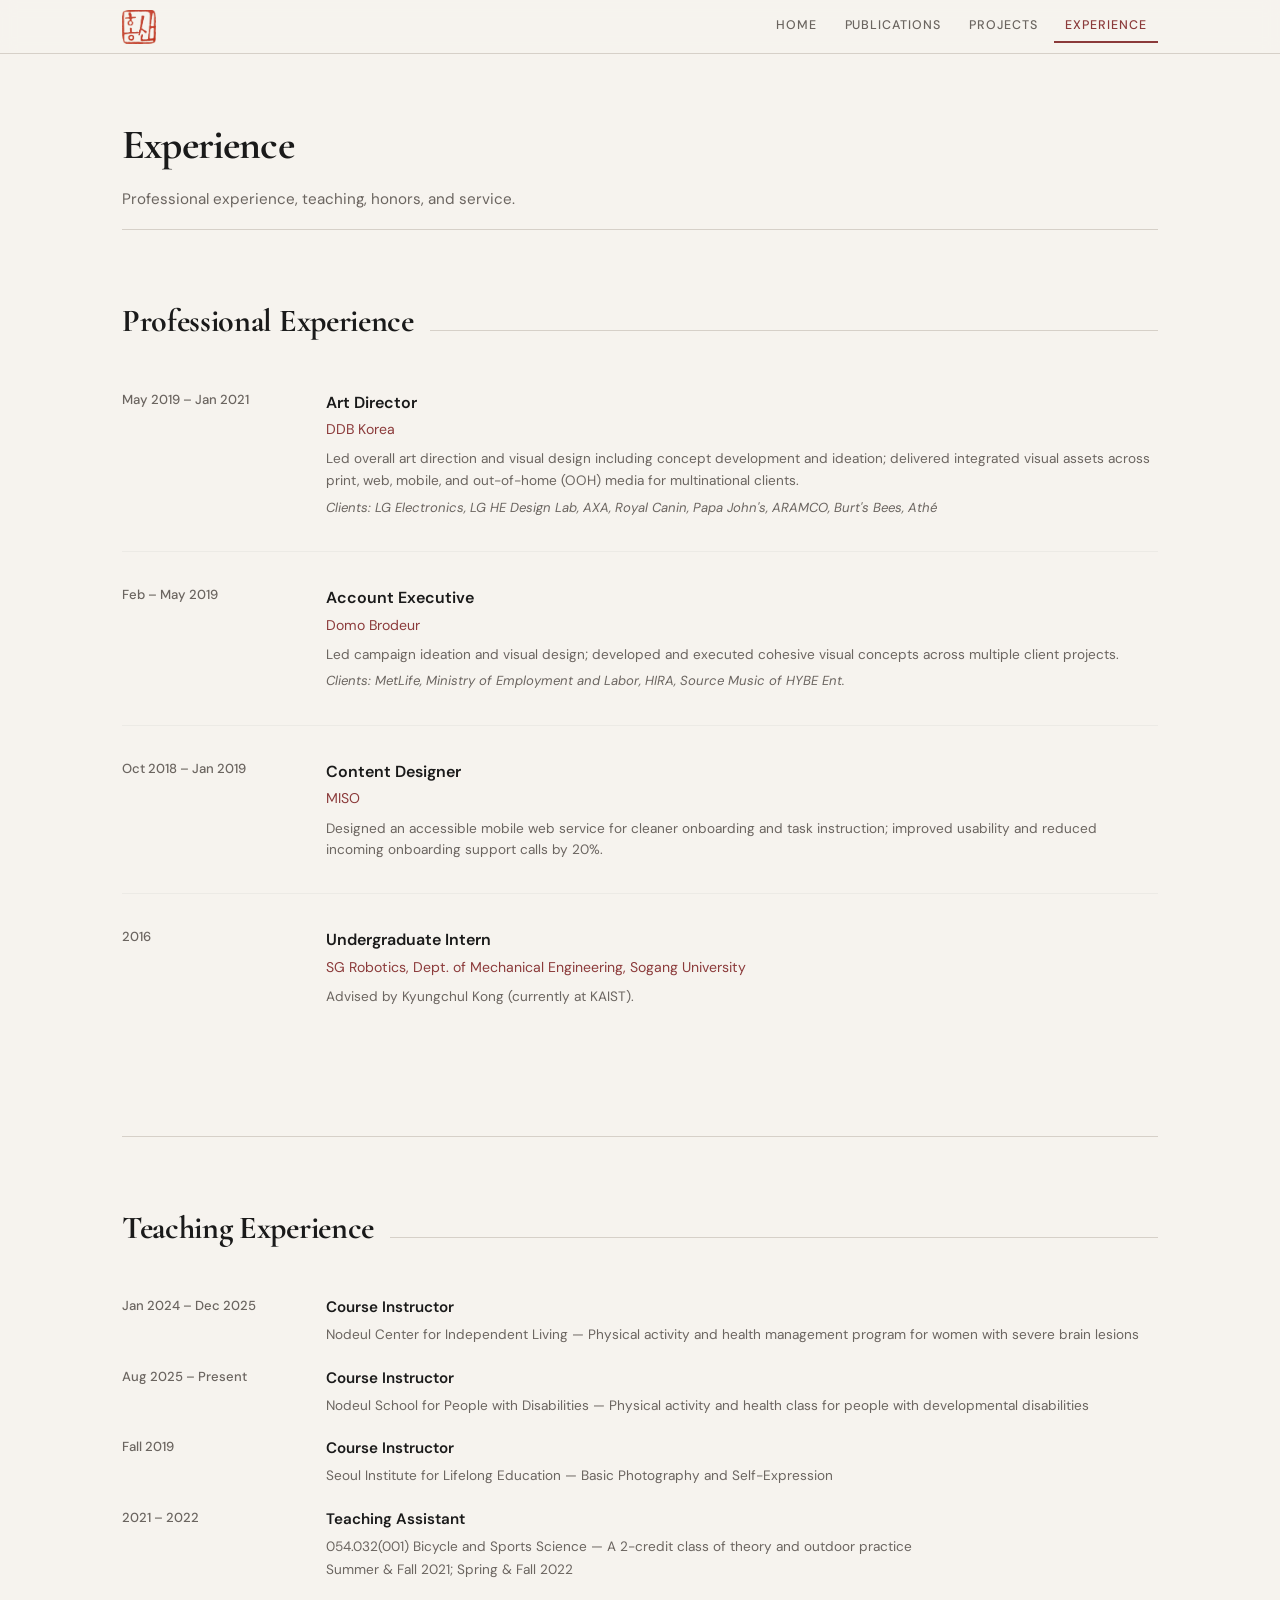
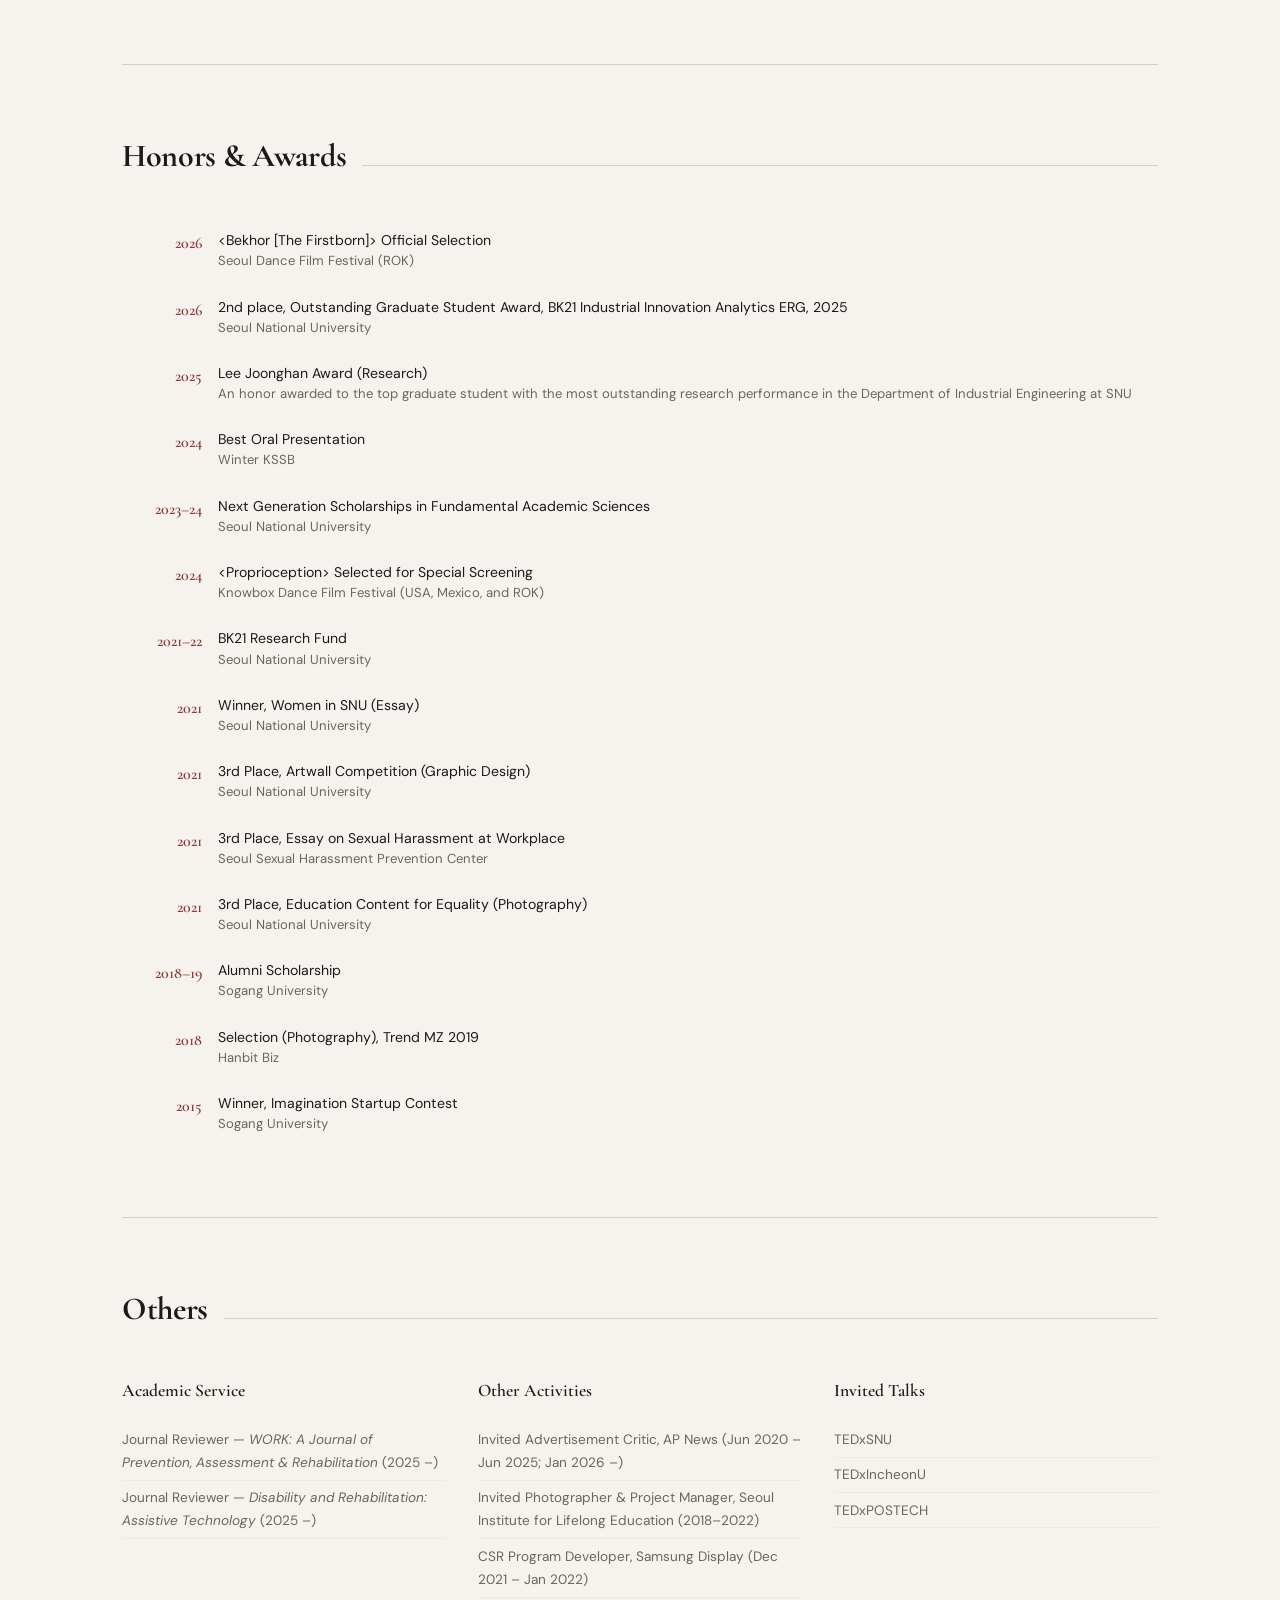
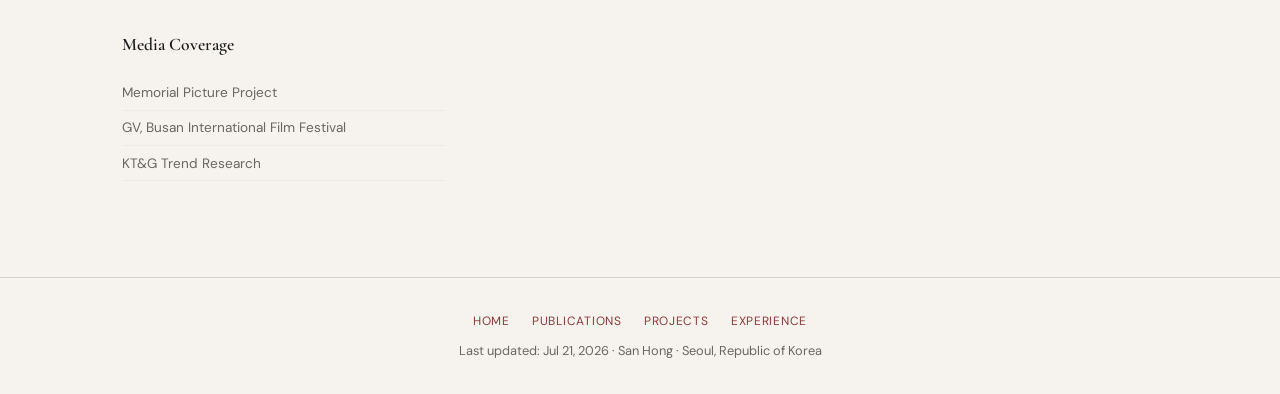
==== experience/index.html @ 8cd923f5 "Add files via upload" ====
<!DOCTYPE html>
<html lang="en">
<head>
<meta charset="UTF-8">
<meta name="viewport" content="width=device-width, initial-scale=1.0">
<title>Experience — San Hong</title>
<link rel="icon" type="image/png" href="/favicon.png">
<link rel="preconnect" href="https://fonts.googleapis.com">
<link href="https://fonts.googleapis.com/css2?family=Cormorant+Garamond:ital,wght@0,400;0,600;0,700;1,400&family=DM+Sans:ital,wght@0,400;0,500;0,600;1,400&display=swap" rel="stylesheet">
<link rel="stylesheet" href="/style.css">
</head>
<body>

<nav class="site-nav">
  <div class="nav-inner">
    <a class="brand" href="/home/" aria-label="Home"><img src="/seal.png" alt="San Hong seal"></a>
    <div class="nav-links">
      <a href="/home/">Home</a>
      <a href="/publications/">Publications</a>
      <a href="/projects/">Projects</a>
      <a href="/experience/" class="active">Experience</a>
    </div>
  </div>
</nav>

<button class="back-to-top" id="backToTop" onclick="window.scrollTo({top:0,behavior:'smooth'})" aria-label="Back to top">↑</button>

<div class="container">

<div class="page-header">
  <h1>Experience</h1>
  <p>Professional experience, teaching, honors, and service.</p>
</div>

<!-- PROFESSIONAL EXPERIENCE -->
<section id="experience" class="fade-in">
  <div class="section-header">
    <h2>Professional Experience</h2>
    <div class="line"></div>
  </div>

  <div class="exp-item">
    <div class="exp-date">May 2019 – Jan 2021</div>
    <div class="exp-content">
      <h3>Art Director</h3>
      <div class="org">DDB Korea</div>
      <p>Led overall art direction and visual design including concept development and ideation; delivered integrated visual assets across print, web, mobile, and out-of-home (OOH) media for multinational clients.</p>
      <div class="exp-clients">Clients: LG Electronics, LG HE Design Lab, AXA, Royal Canin, Papa John's, ARAMCO, Burt's Bees, Athé</div>
    </div>
  </div>

  <div class="exp-item">
    <div class="exp-date">Feb – May 2019</div>
    <div class="exp-content">
      <h3>Account Executive</h3>
      <div class="org">Domo Brodeur</div>
      <p>Led campaign ideation and visual design; developed and executed cohesive visual concepts across multiple client projects.</p>
      <div class="exp-clients">Clients: MetLife, Ministry of Employment and Labor, HIRA, Source Music of HYBE Ent.</div>
    </div>
  </div>

  <div class="exp-item">
    <div class="exp-date">Oct 2018 – Jan 2019</div>
    <div class="exp-content">
      <h3>Content Designer</h3>
      <div class="org">MISO</div>
      <p>Designed an accessible mobile web service for cleaner onboarding and task instruction; improved usability and reduced incoming onboarding support calls by 20%.</p>
    </div>
  </div>

  <div class="exp-item">
    <div class="exp-date">2016</div>
    <div class="exp-content">
      <h3>Undergraduate Intern</h3>
      <div class="org">SG Robotics, Dept. of Mechanical Engineering, Sogang University</div>
      <p>Advised by Kyungchul Kong (currently at KAIST).</p>
    </div>
  </div>
</section>

<!-- ════════════════════════════════════════════════════
     TEACHING — 새 항목: teach-item 블록 복사
     ════════════════════════════════════════════════════ -->
<section id="teaching" class="fade-in">
  <div class="section-header">
    <h2>Teaching Experience</h2>
    <div class="line"></div>
  </div>

  <div class="teach-item">
    <div class="teach-date">Jan 2024 – Dec 2025</div>
    <div class="teach-content">
      <h3>Course Instructor</h3>
      <p>Nodeul Center for Independent Living — Physical activity and health management program for women with severe brain lesions</p>
    </div>
  </div>

  <div class="teach-item">
    <div class="teach-date">Aug 2025 – Present</div>
    <div class="teach-content">
      <h3>Course Instructor</h3>
      <p>Nodeul School for People with Disabilities — Physical activity and health class for people with developmental disabilities</p>
    </div>
  </div>

  <div class="teach-item">
    <div class="teach-date">Fall 2019</div>
    <div class="teach-content">
      <h3>Course Instructor</h3>
      <p>Seoul Institute for Lifelong Education — Basic Photography and Self-Expression</p>
    </div>
  </div>

  <div class="teach-item">
    <div class="teach-date">2021 – 2022</div>
    <div class="teach-content">
      <h3>Teaching Assistant</h3>
      <p>054.032(001) Bicycle and Sports Science — A 2-credit class of theory and outdoor practice<br>Summer &amp; Fall 2021; Spring &amp; Fall 2022</p>
    </div>
  </div>
</section>

<!-- ════════════════════════════════════════════════════
     HONORS & AWARDS — 새 항목: honor-item 블록 복사
     연도는 honor-year, 부가설명은 <span class="sub">기관명</span>
     ════════════════════════════════════════════════════ -->
<section id="honors" class="fade-in">
  <div class="section-header">
    <h2>Honors &amp; Awards</h2>
    <div class="line"></div>
  </div>

  <div class="honor-item">
    <div class="honor-year">2026</div>
    <div class="honor-text">&lt;Bekhor [The Firstborn]&gt; Official Selection <span class="sub">Seoul Dance Film Festival (ROK)</span></div>
  </div>

  <div class="honor-item">
    <div class="honor-year">2026</div>
    <div class="honor-text">2nd place, Outstanding Graduate Student Award, BK21 Industrial Innovation Analytics ERG, 2025 <span class="sub">Seoul National University</span></div>
  </div>

  <div class="honor-item">
    <div class="honor-year">2025</div>
    <div class="honor-text">Lee Joonghan Award (Research) <span class="sub">An honor awarded to the top graduate student with the most outstanding research performance in the Department of Industrial Engineering at SNU</span></div>
  </div>

  <div class="honor-item">
    <div class="honor-year">2024</div>
    <div class="honor-text">Best Oral Presentation <span class="sub">Winter KSSB</span></div>
  </div>

  <div class="honor-item">
    <div class="honor-year">2023–24</div>
    <div class="honor-text">Next Generation Scholarships in Fundamental Academic Sciences <span class="sub">Seoul National University</span></div>
  </div>

  <div class="honor-item">
    <div class="honor-year">2024</div>
    <div class="honor-text">&lt;Proprioception&gt; Selected for Special Screening <span class="sub">Knowbox Dance Film Festival (USA, Mexico, and ROK)</span></div>
  </div>

  <div class="honor-item">
    <div class="honor-year">2021–22</div>
    <div class="honor-text">BK21 Research Fund <span class="sub">Seoul National University</span></div>
  </div>

  <div class="honor-item">
    <div class="honor-year">2021</div>
    <div class="honor-text">Winner, Women in SNU (Essay) <span class="sub">Seoul National University</span></div>
  </div>

  <div class="honor-item">
    <div class="honor-year">2021</div>
    <div class="honor-text">3rd Place, Artwall Competition (Graphic Design) <span class="sub">Seoul National University</span></div>
  </div>

  <div class="honor-item">
    <div class="honor-year">2021</div>
    <div class="honor-text">3rd Place, Essay on Sexual Harassment at Workplace <span class="sub">Seoul Sexual Harassment Prevention Center</span></div>
  </div>

  <div class="honor-item">
    <div class="honor-year">2021</div>
    <div class="honor-text">3rd Place, Education Content for Equality (Photography) <span class="sub">Seoul National University</span></div>
  </div>

  <div class="honor-item">
    <div class="honor-year">2018–19</div>
    <div class="honor-text">Alumni Scholarship <span class="sub">Sogang University</span></div>
  </div>

  <div class="honor-item">
    <div class="honor-year">2018</div>
    <div class="honor-text">Selection (Photography), Trend MZ 2019 <span class="sub">Hanbit Biz</span></div>
  </div>

  <div class="honor-item">
    <div class="honor-year">2015</div>
    <div class="honor-text">Winner, Imagination Startup Contest <span class="sub">Sogang University</span></div>
  </div>
</section>

<!-- ════════════════════════════════════════════════════
     OTHERS — 새 블록: other-block 복사, 새 항목: <li> 추가
     ════════════════════════════════════════════════════ -->
<section id="others" class="fade-in">
  <div class="section-header">
    <h2>Others</h2>
    <div class="line"></div>
  </div>

  <div class="other-grid">
    <div class="other-block">
      <h3>Academic Service</h3>
      <ul class="other-list">
        <li>Journal Reviewer — <em>WORK: A Journal of Prevention, Assessment &amp; Rehabilitation</em> (2025 –)</li>
        <li>Journal Reviewer — <em>Disability and Rehabilitation: Assistive Technology</em> (2025 –)</li>
      </ul>
    </div>

    <div class="other-block">
      <h3>Other Activities</h3>
      <ul class="other-list">
        <li>Invited Advertisement Critic, AP News (Jun 2020 – Jun 2025; Jan 2026 –)</li>
        <li>Invited Photographer &amp; Project Manager, Seoul Institute for Lifelong Education (2018–2022)</li>
        <li>CSR Program Developer, Samsung Display (Dec 2021 – Jan 2022)</li>
      </ul>
    </div>

    <div class="other-block">
      <h3>Invited Talks</h3>
      <ul class="other-list">
        <li>TEDxSNU</li>
        <li>TEDxIncheonU</li>
        <li>TEDxPOSTECH</li>
      </ul>
    </div>

    <div class="other-block">
      <h3>Media Coverage</h3>
      <ul class="other-list">
        <li>Memorial Picture Project</li>
        <li>GV, Busan International Film Festival</li>
        <li>KT&amp;G Trend Research</li>
      </ul>
    </div>
  </div>
</section>

</div><!-- end container -->

<footer>
  <div class="container">
    <div class="foot-nav">
      <a href="/home/">Home</a>
      <a href="/publications/">Publications</a>
      <a href="/projects/">Projects</a>
      <a href="/experience/">Experience</a>
    </div>
    Last updated: Jul 21, 2026 <!-- 날짜 수정 --> · San Hong · Seoul, Republic of Korea
  </div>
</footer>

<script src="/site.js"></script>

</body>
</html>
---- style.css ----
*, *::before, *::after { margin: 0; padding: 0; box-sizing: border-box; }

:root {
  --ink: #1a1a1a;          /* 본문 글씨색 */
  --paper: #f6f3ee;        /* 배경색 */
  --accent: #8b3a3a;       /* 강조색 (붉은색) — 링크, 배지, 연도 등 */
  --accent-light: #c4756e; /* 연한 강조색 — 호버, 선택 시 */
  --muted: #6b6560;        /* 회색 텍스트 — 부가 정보 */
  --border: #d6d0c8;       /* 구분선 색 */
  --card: #faf8f5;         /* 카드/사이드바 배경 */
  --serif: 'Cormorant Garamond', 'Georgia', serif;
  --sans: 'DM Sans', 'Helvetica Neue', sans-serif;
}

html { scroll-behavior: smooth; font-size: 16px; }

body {
  font-family: var(--sans);
  color: var(--ink);
  background: var(--paper);
  line-height: 1.7;
  -webkit-font-smoothing: antialiased;
}

::selection { background: var(--accent-light); color: #fff; }

a { color: var(--accent); }
a:hover { color: var(--accent-light); }

/* ── SITE NAV (상단 고정 메뉴 — 모든 페이지 공통) ── */
.site-nav {
  position: sticky;
  top: 0;
  z-index: 100;
  background: rgba(246, 243, 238, 0.92);
  backdrop-filter: blur(8px);
  border-bottom: 1px solid var(--border);
}
.site-nav .nav-inner {
  max-width: 1100px;
  margin: 0 auto;
  padding: 0.6rem 2rem;
  display: flex;
  align-items: center;
  justify-content: space-between;
  gap: 1rem;
}
.site-nav .brand {
  font-family: var(--serif);
  font-size: 1.25rem;
  font-weight: 700;
  color: var(--ink);
  text-decoration: none;
  letter-spacing: -0.01em;
  display: flex;
  align-items: center;
}
.site-nav .brand:hover { color: var(--accent); }
.site-nav .brand img {
  height: 34px;   /* 인장 크기 — 이 값으로 조절 */
  width: auto;
  display: block;
  transition: opacity 0.2s;
}
.site-nav .brand:hover img { opacity: 0.75; }
.site-nav .nav-links { display: flex; flex-wrap: wrap; gap: 0.3rem; }
.site-nav .nav-links a {
  font-size: 0.78rem;
  font-weight: 500;
  text-decoration: none;
  color: var(--muted);
  text-transform: uppercase;
  letter-spacing: 0.08em;
  padding: 0.3rem 0.7rem;
  transition: color 0.2s;
}
.site-nav .nav-links a:hover { color: var(--accent); }
.site-nav .nav-links a.active {
  color: var(--accent);
  border-bottom: 2px solid var(--accent);
}
.site-nav .nav-links a.nav-cv {
  color: #fff;
  background: var(--accent);
  border-radius: 2px;
}
.site-nav .nav-links a.nav-cv:hover { background: var(--accent-light); color: #fff; }

/* ── BACK TO TOP ── */
.back-to-top {
  position: fixed;
  bottom: 2rem;
  right: 2rem;
  z-index: 90;
  width: 40px;
  height: 40px;
  background: var(--ink);
  color: var(--paper);
  border: none;
  cursor: pointer;
  font-size: 1.1rem;
  line-height: 40px;
  text-align: center;
  opacity: 0;
  pointer-events: none;
  transition: opacity 0.3s, background 0.2s;
}
.back-to-top.visible { opacity: 1; pointer-events: auto; }
.back-to-top:hover { background: var(--accent); }

/* ── LAYOUT ── */
.container { max-width: 1100px; margin: 0 auto; padding: 0 2rem; }

/* ── PAGE HEADER (서브페이지 상단 제목) ── */
.page-header { padding: 3.5rem 0 1rem; }
.page-header h1 {
  font-family: var(--serif);
  font-size: 2.6rem;
  font-weight: 700;
  letter-spacing: -0.02em;
}
.page-header p { font-size: 0.95rem; color: var(--muted); margin-top: 0.4rem; }

/* ── HERO ── */
.hero { padding: 4rem 0 4rem; position: relative; overflow: hidden; }
.hero-grid {
  display: grid;
  grid-template-columns: 1fr 340px;
  gap: 4rem;
  align-items: start;
}
.hero h1 {
  font-family: var(--serif);
  font-size: 3.2rem;
  font-weight: 700;
  line-height: 1.15;
  letter-spacing: -0.02em;
  margin-bottom: 0.3rem;
}
.hero h1 .han { color: var(--muted); font-size: 1.6rem; font-weight: 400; margin-left: 0.5rem; }
.hero .tagline {
  font-size: 1.05rem;
  color: var(--muted);
  margin-bottom: 1.8rem;
  line-height: 1.6;
}
.hero .tagline strong { color: var(--ink); font-weight: 600; }
.hero .graduating {
  display: inline-block;
  background: var(--accent);
  color: #fff;
  font-size: 0.75rem;
  font-weight: 600;
  text-transform: uppercase;
  letter-spacing: 0.1em;
  padding: 0.35rem 0.9rem;
  border-radius: 2px;
  margin-bottom: 2rem;
}
.cv-button {
  display: inline-block;
  margin-top: 0.5rem;
  padding: 0.55rem 1.4rem;
  background: var(--ink);
  color: var(--paper);
  font-size: 0.8rem;
  font-weight: 600;
  text-transform: uppercase;
  letter-spacing: 0.08em;
  text-decoration: none;
  border-radius: 2px;
  transition: background 0.2s;
}
.cv-button:hover { background: var(--accent); color: #fff; }

.sidebar-card {
  background: var(--card);
  border: 1px solid var(--border);
  padding: 1.8rem;
}
.sidebar-card h3 {
  font-family: var(--serif);
  font-size: 1rem;
  font-weight: 600;
  text-transform: uppercase;
  letter-spacing: 0.12em;
  color: var(--accent);
  margin-bottom: 1rem;
  padding-bottom: 0.5rem;
  border-bottom: 1px solid var(--border);
}
.sidebar-card .field-list { list-style: none; }
.sidebar-card .field-list li { font-size: 0.88rem; padding: 0.3rem 0; color: var(--ink); }
.sidebar-card .field-list li::before {
  content: '';
  display: inline-block;
  width: 6px; height: 6px;
  background: var(--accent-light);
  border-radius: 50%;
  margin-right: 0.6rem;
  vertical-align: middle;
}
.contact-row { margin-top: 1.2rem; padding-top: 1rem; border-top: 1px solid var(--border); }
.contact-row a {
  display: block;
  font-size: 0.85rem;
  color: var(--accent);
  text-decoration: none;
  margin-bottom: 0.3rem;
  word-break: break-all;
}
.contact-row a:hover { text-decoration: underline; }
.contact-row .links { display: flex; gap: 1rem; margin-top: 0.6rem; }
.contact-row .links a {
  font-size: 0.78rem;
  font-weight: 600;
  text-transform: uppercase;
  letter-spacing: 0.06em;
}

/* ── NEWS (홈 전용) ── */
.news-section { padding: 2.5rem 0 3rem; border-top: 1px solid var(--border); }
.news-list { list-style: none; max-width: 820px; }
.news-list li {
  display: grid;
  grid-template-columns: 110px 1fr; /* 왼쪽: 날짜(110px), 오른쪽: 소식 */
  gap: 1.2rem;
  padding: 0.55rem 0;
  border-bottom: 1px solid rgba(0,0,0,0.05);
  font-size: 0.9rem;
}
.news-list li:last-child { border-bottom: none; }
.news-date {
  font-family: var(--serif);
  font-weight: 600;
  color: var(--accent);
  font-size: 0.92rem;
}
.news-text { color: var(--ink); }
.news-text em { color: var(--ink); }
.news-text .tag {
  font-size: 0.65rem;
  font-weight: 600;
  text-transform: uppercase;
  letter-spacing: 0.06em;
  padding: 0.1rem 0.45rem;
  border-radius: 2px;
  background: #e8d5d5;
  color: var(--accent);
  margin-right: 0.45rem;
  vertical-align: middle;
}

/* ── RESEARCH PROFILE ── */
.profile-section { padding: 2.5rem 0 3rem; border-top: 1px solid var(--border); }
.profile-text {
  font-size: 0.95rem;
  color: var(--muted);
  line-height: 1.85;
  max-width: 820px;
}

/* ── SECTIONS ── */
section { padding: 4rem 0; border-top: 1px solid var(--border); }
section:last-of-type { padding-bottom: 6rem; }

.section-header {
  display: flex;
  align-items: baseline;
  gap: 1rem;
  margin-bottom: 2.5rem;
}
.section-header h2 {
  font-family: var(--serif);
  font-size: 2rem;
  font-weight: 700;
  letter-spacing: -0.01em;
}
.section-header .line { flex: 1; height: 1px; background: var(--border); }
.section-header .count { font-size: 0.78rem; color: var(--muted); font-weight: 500; }
.section-header .more-link {
  font-size: 0.78rem;
  font-weight: 600;
  text-transform: uppercase;
  letter-spacing: 0.06em;
  text-decoration: none;
  white-space: nowrap;
}

/* ── EDUCATION ── */
.edu-item {
  display: grid;
  grid-template-columns: 180px 1fr;
  gap: 1.5rem;
  margin-bottom: 2rem;
  padding-bottom: 2rem;
  border-bottom: 1px solid rgba(0,0,0,0.04);
}
.edu-item:last-child { border-bottom: none; margin-bottom: 0; padding-bottom: 0; }
.edu-date { font-size: 0.82rem; color: var(--muted); font-weight: 500; padding-top: 0.2rem; }
.edu-content h3 {
  font-family: var(--serif);
  font-size: 1.15rem;
  font-weight: 600;
  margin-bottom: 0.25rem;
}
.edu-content p { font-size: 0.88rem; color: var(--muted); line-height: 1.6; }
.edu-content .thesis {
  font-size: 0.85rem;
  color: var(--muted);
  font-style: italic;
  margin-top: 0.4rem;
}

/* ── PUBLICATIONS ── */
.pub-item {
  margin-bottom: 1.6rem;
  padding-left: 1.2rem;
  border-left: 2px solid var(--border);
  transition: border-color 0.2s;
}
.pub-item:hover { border-left-color: var(--accent); }
.pub-badges { display: flex; gap: 0.4rem; flex-wrap: wrap; margin-bottom: 0.35rem; }
.badge {
  font-size: 0.65rem;
  font-weight: 600;
  text-transform: uppercase;
  letter-spacing: 0.06em;
  padding: 0.15rem 0.5rem;
  border-radius: 2px;
}
/* 배지 색상: q1=붉은, q2=회색, scie=파란, ssci=초록, first=진붉은, review=연한, oral=붉은, poster=회색 */
.badge.q1 { background: #e8d5d5; color: var(--accent); }
.badge.q2 { background: #e0ddd8; color: var(--muted); }
.badge.scie { background: #d5dde8; color: #3a5a8b; }
.badge.ssci { background: #dde8d5; color: #4a7a3a; }
.badge.first { background: var(--accent); color: #fff; }
.badge.review { background: #f0ebe4; color: var(--muted); }

.pub-text { font-size: 0.88rem; line-height: 1.65; color: var(--ink); }
.pub-text .authors { color: var(--muted); }
.pub-text .my-name { color: var(--ink); font-weight: 600; }
.pub-text .title { font-weight: 500; }
.pub-text .journal { font-style: italic; color: var(--ink); }
.doi { font-size: 0.8rem; color: var(--accent); text-decoration: none; }
.doi:hover { text-decoration: underline; }
.pub-text .note { font-size: 0.8rem; color: var(--muted); font-style: italic; }

.year-divider {
  font-family: var(--serif);
  font-size: 1.3rem;
  font-weight: 700;
  color: var(--accent);
  margin: 2.5rem 0 1.2rem;
  padding-bottom: 0.3rem;
}
.year-divider:first-child { margin-top: 0; }

/* ── PROCEEDINGS ── */
.proc-item { margin-bottom: 1.2rem; padding-left: 1.2rem; border-left: 2px solid rgba(0,0,0,0.06); }
.proc-item:hover { border-left-color: var(--accent-light); }
.proc-text { font-size: 0.85rem; line-height: 1.65; color: var(--ink); }
.proc-text .my-name { color: var(--ink); font-weight: 600; }

/* ── PRESENTATIONS ── */
.pres-grid { margin-bottom: 1.2rem; padding-left: 1.2rem; border-left: 2px solid rgba(0,0,0,0.06); }
.pres-grid:hover { border-left-color: var(--accent-light); }
.pres-badges { display: flex; gap: 0.4rem; flex-wrap: wrap; margin-bottom: 0.35rem; }
.badge.oral { background: #e8d5d5; color: var(--accent); }
.badge.poster { background: #dde0e5; color: #4a5568; }
.pres-text { font-size: 0.83rem; line-height: 1.6; color: var(--muted); }
.pres-text .my-name { color: var(--ink); font-weight: 600; }
.pres-award {
  display: inline-block;
  font-size: 0.68rem;
  font-weight: 600;
  color: var(--accent);
  background: #f3e8e6;
  padding: 0.1rem 0.4rem;
  border-radius: 2px;
  margin-left: 0.3rem;
}

/* ── REPORTS ── */
.report-item {
  margin-bottom: 1.2rem;
  padding-left: 1.2rem;
  border-left: 2px solid var(--border);
  font-size: 0.88rem;
  line-height: 1.65;
  color: var(--ink);
}
.report-item:hover { border-left-color: var(--accent); }
.report-item .my-name { color: var(--ink); font-weight: 600; }

/* ── EXPERIENCE ── */
.exp-item {
  display: grid;
  grid-template-columns: 180px 1fr;
  gap: 1.5rem;
  margin-bottom: 2rem;
  padding-bottom: 2rem;
  border-bottom: 1px solid rgba(0,0,0,0.04);
}
.exp-item:last-child { border-bottom: none; }
.exp-date { font-size: 0.82rem; color: var(--muted); font-weight: 500; }
.exp-content h3 { font-size: 1rem; font-weight: 600; margin-bottom: 0.15rem; }
.exp-content .org { font-size: 0.88rem; color: var(--accent); margin-bottom: 0.4rem; }
.exp-content p { font-size: 0.85rem; color: var(--muted); line-height: 1.6; }
.exp-clients { font-size: 0.82rem; color: var(--muted); margin-top: 0.3rem; font-style: italic; }

/* ── PROJECTS ── */
.proj-group-title {
  font-family: var(--serif);
  font-size: 1.2rem;
  font-weight: 600;
  margin-bottom: 1rem;
  margin-top: 2rem;
  color: var(--ink);
}
.proj-group-title:first-child { margin-top: 0; }

.proj-item {
  display: grid;
  grid-template-columns: 100px 1fr;
  gap: 1rem;
  margin-bottom: 1rem;
  padding: 0.8rem 1rem;
  background: var(--card);
  border: 1px solid transparent;
  transition: border-color 0.2s;
}
.proj-item:hover { border-color: var(--border); }
.proj-year { font-size: 0.82rem; color: var(--muted); font-weight: 500; }
.proj-role {
  font-size: 0.7rem;
  font-weight: 600;
  text-transform: uppercase;
  letter-spacing: 0.05em;
  color: var(--accent);
}
.proj-name { font-size: 0.88rem; font-weight: 500; line-height: 1.5; }
.proj-funder { font-size: 0.8rem; color: var(--muted); margin-top: 0.2rem; }

/* ── CAMPAIGNS ── */
.campaign-grid {
  display: grid;
  grid-template-columns: repeat(auto-fill, minmax(280px, 1fr));
  gap: 0.8rem;
}
.campaign-item {
  font-size: 0.83rem;
  padding: 0.6rem 0.8rem;
  background: var(--card);
  border-left: 2px solid var(--border);
}
.campaign-item strong { font-weight: 600; color: var(--ink); }
.campaign-item span { color: var(--muted); display: block; font-size: 0.78rem; margin-top: 0.15rem; }

/* ── TEACHING ── */
.teach-item {
  display: grid;
  grid-template-columns: 180px 1fr;
  gap: 1.5rem;
  margin-bottom: 1.2rem;
}
.teach-date { font-size: 0.82rem; color: var(--muted); font-weight: 500; }
.teach-content h3 { font-size: 0.95rem; font-weight: 600; margin-bottom: 0.15rem; }
.teach-content p { font-size: 0.85rem; color: var(--muted); }

/* ── HONORS ── */
.honor-item {
  display: grid;
  grid-template-columns: 80px 1fr;
  gap: 1rem;
  margin-bottom: 0.8rem;
  padding: 0.4rem 0;
}
.honor-year {
  font-family: var(--serif);
  font-size: 1rem;
  font-weight: 600;
  color: var(--accent);
  text-align: right;
}
.honor-text { font-size: 0.88rem; color: var(--ink); line-height: 1.5; }
.honor-text .sub { display: block; font-size: 0.82rem; color: var(--muted); }

/* ── OTHER SECTIONS ── */
.other-grid {
  display: grid;
  grid-template-columns: repeat(auto-fit, minmax(300px, 1fr));
  gap: 2rem;
}
.other-block h3 {
  font-family: var(--serif);
  font-size: 1.1rem;
  font-weight: 600;
  margin-bottom: 1rem;
  color: var(--ink);
}
.other-list { list-style: none; }
.other-list li {
  font-size: 0.85rem;
  color: var(--muted);
  padding: 0.35rem 0;
  border-bottom: 1px solid rgba(0,0,0,0.04);
}

/* ── FOOTER ── */
footer {
  border-top: 1px solid var(--border);
  padding: 2rem 0;
  text-align: center;
  font-size: 0.8rem;
  color: var(--muted);
}
footer .foot-nav { margin-bottom: 0.5rem; }
footer .foot-nav a {
  font-size: 0.75rem;
  text-transform: uppercase;
  letter-spacing: 0.06em;
  text-decoration: none;
  margin: 0 0.6rem;
}

/* ── MOBILE ── */
@media (max-width: 768px) {
  .site-nav .nav-inner { padding: 0.5rem 1.2rem; }
  .site-nav .brand img { height: 30px; }
  .site-nav .nav-links a { font-size: 0.7rem; padding: 0.25rem 0.5rem; }
  .hero { padding: 2.5rem 0 3rem; }
  .hero-grid { grid-template-columns: 1fr; gap: 2rem; }
  .hero h1 { font-size: 2.2rem; }
  .page-header h1 { font-size: 2rem; }
  .container { padding: 0 1.2rem; }
  .edu-item, .exp-item, .teach-item { grid-template-columns: 1fr; gap: 0.3rem; }
  .honor-item { grid-template-columns: 60px 1fr; }
  .news-list li { grid-template-columns: 1fr; gap: 0.1rem; padding: 0.7rem 0; }
  .back-to-top { right: 1rem; bottom: 1rem; width: 36px; height: 36px; line-height: 36px; font-size: 1rem; }
  .proj-item { grid-template-columns: 1fr; }
}

/* ── ANIMATION ── */
.fade-in {
  opacity: 0;
  transform: translateY(16px);
  transition: opacity 0.5s ease, transform 0.5s ease;
}
.fade-in.visible { opacity: 1; transform: translateY(0); }

@media (prefers-reduced-motion: reduce) {
  html { scroll-behavior: auto; }
  .fade-in { opacity: 1; transform: none; transition: none; }
}
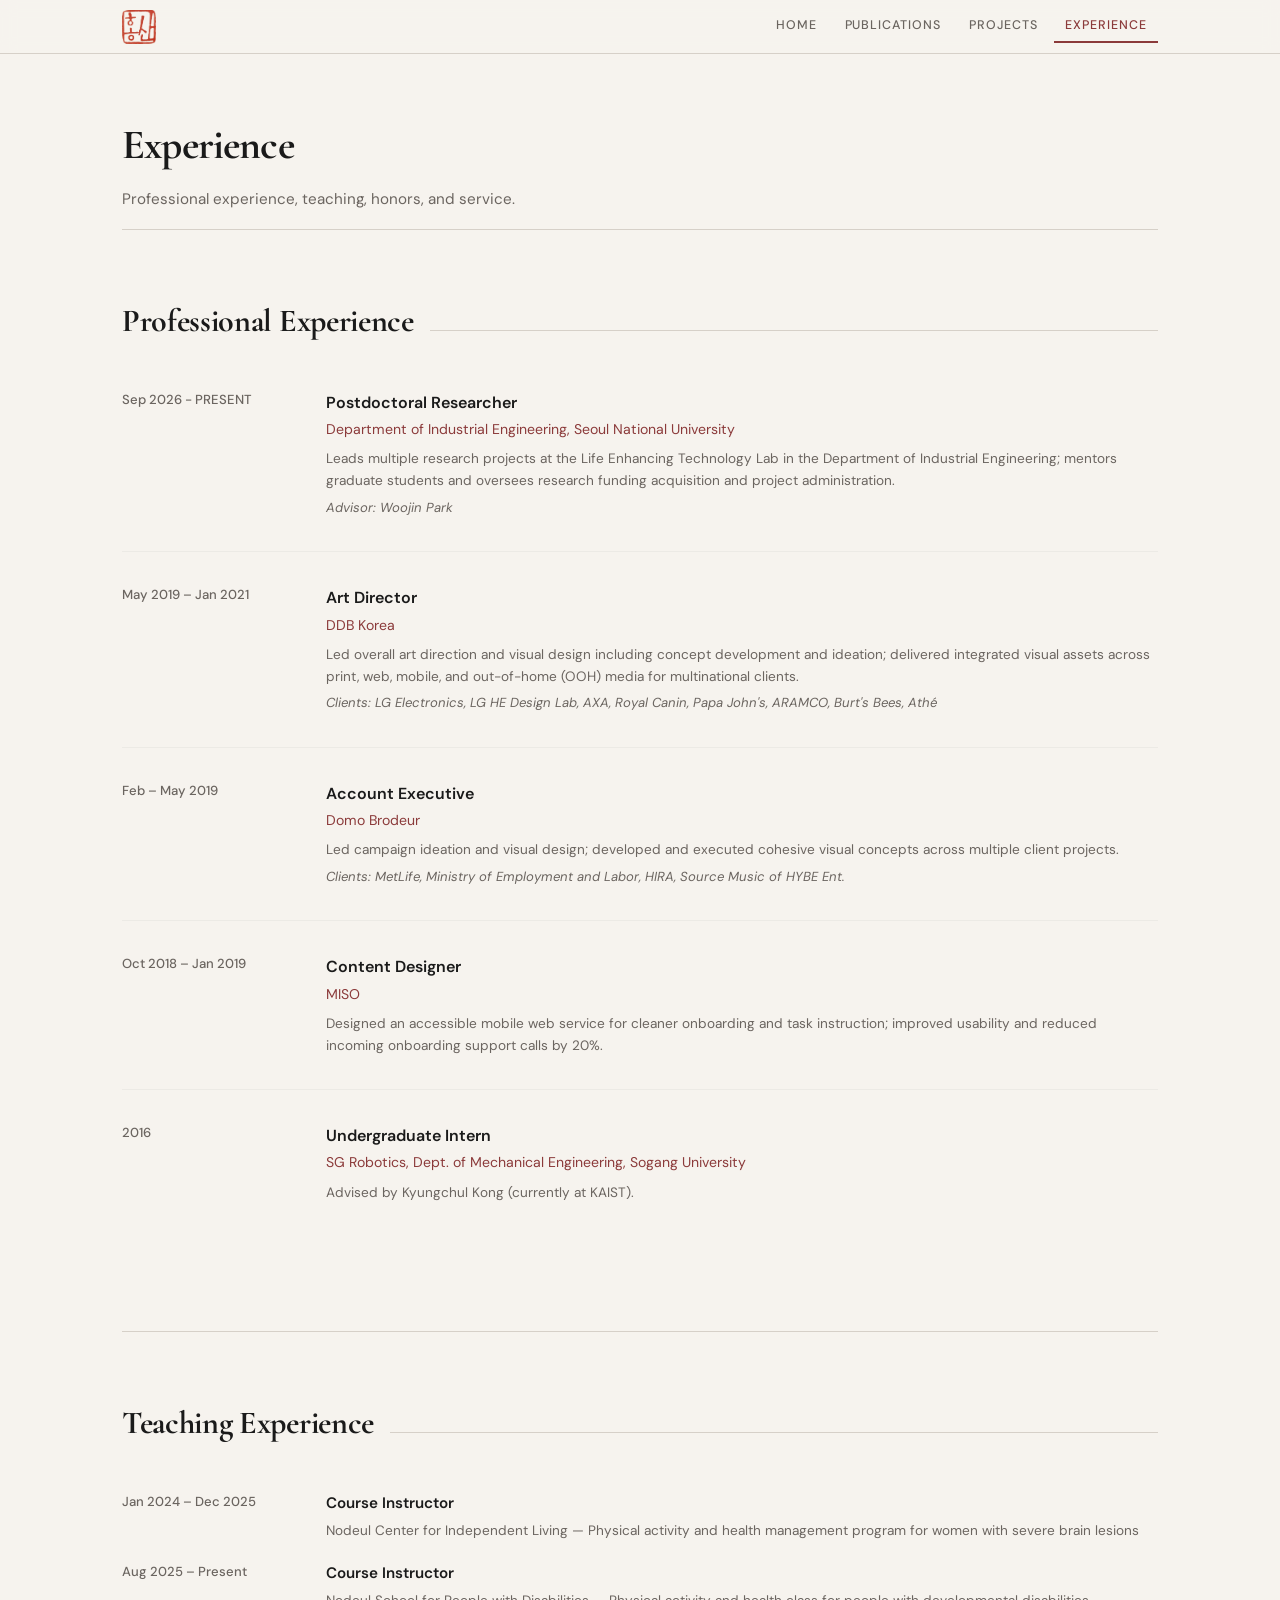
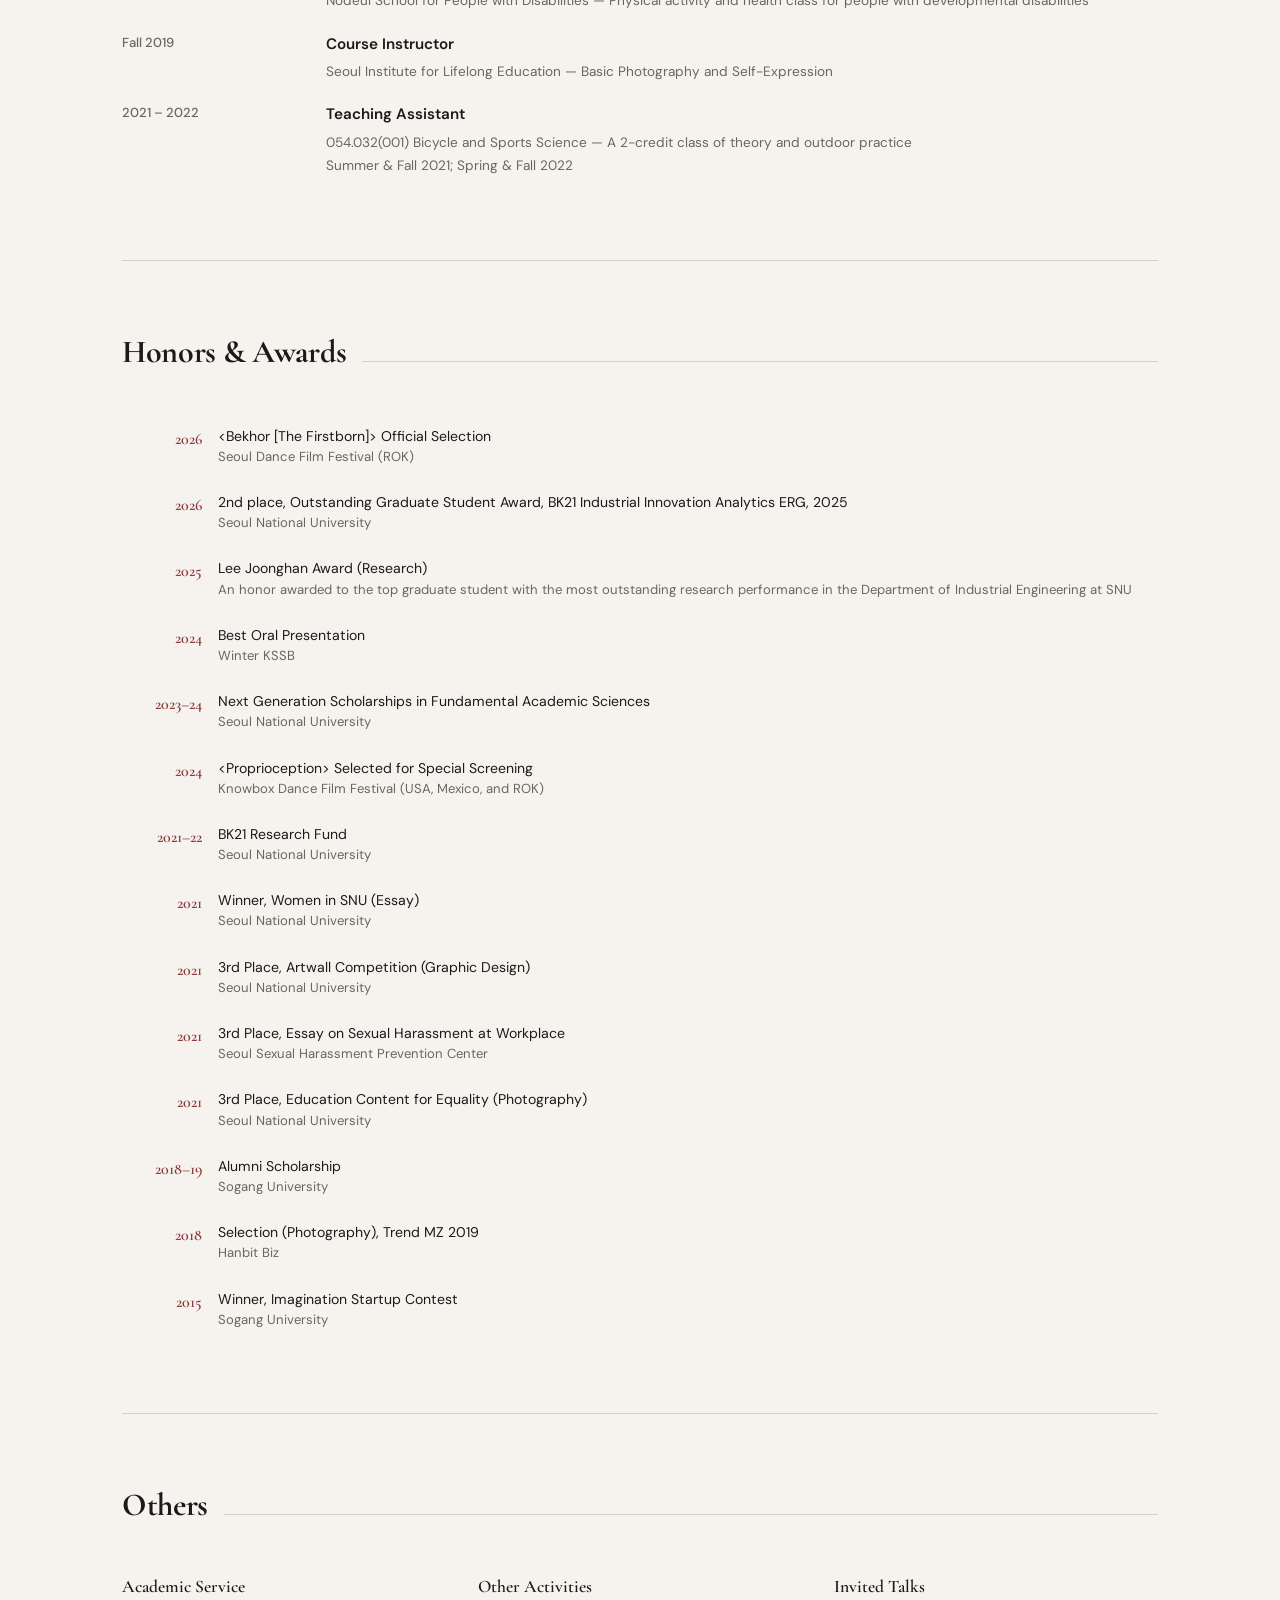
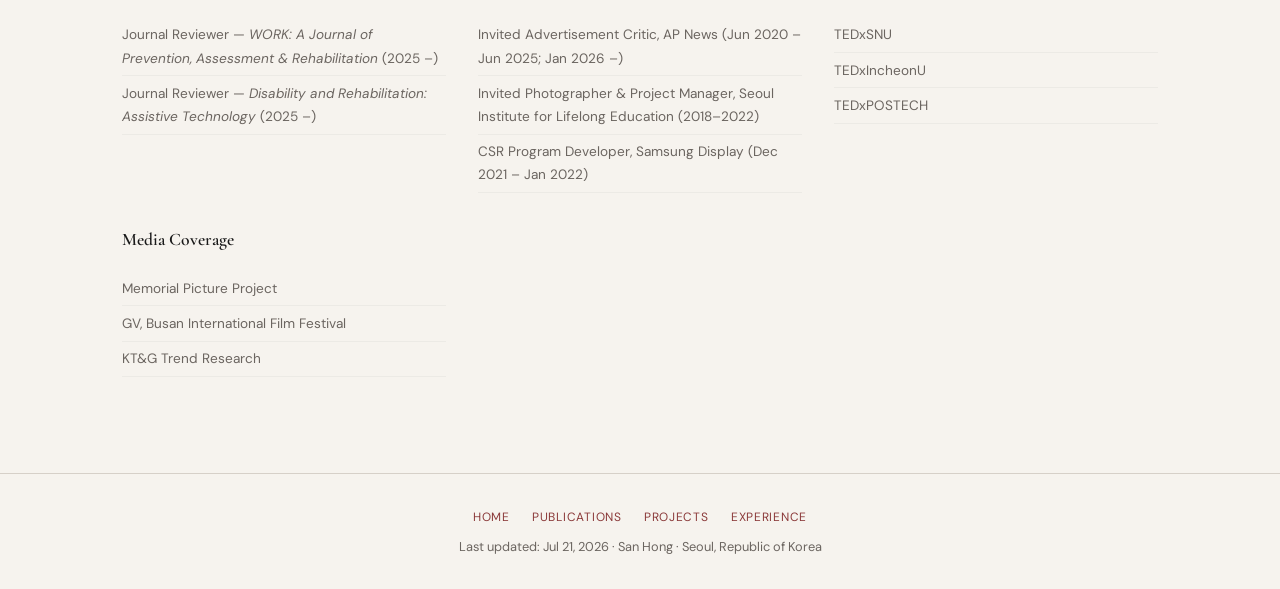
==== commit 218db136: "Update index.html" ====
--- a/experience/index.html
+++ b/experience/index.html
@@ -7,13 +7,14 @@
 <link rel="icon" type="image/png" href="/favicon.png">
 <link rel="preconnect" href="https://fonts.googleapis.com">
 <link href="https://fonts.googleapis.com/css2?family=Cormorant+Garamond:ital,wght@0,400;0,600;0,700;1,400&family=DM+Sans:ital,wght@0,400;0,500;0,600;1,400&display=swap" rel="stylesheet">
-<link rel="stylesheet" href="/style.css">
+<link rel="stylesheet" href="/style.css?v=3">
 </head>
 <body>
 
 <nav class="site-nav">
   <div class="nav-inner">
     <a class="brand" href="/home/" aria-label="Home"><img src="/seal.png" alt="San Hong seal"></a>
+    <button class="nav-toggle" aria-label="Menu" aria-expanded="false">☰</button>
     <div class="nav-links">
       <a href="/home/">Home</a>
       <a href="/publications/">Publications</a>
@@ -39,6 +40,16 @@
     <div class="line"></div>
   </div>
 
+  <div class="exp-item">
+    <div class="exp-date">Sep 2026 - PRESENT </div>
+    <div class="exp-content">
+      <h3>Postdoctoral Researcher</h3>
+      <div class="org">Department of Industrial Engineering, Seoul National University</div>
+      <p>Leads multiple research projects at the Life Enhancing Technology Lab in the Department of Industrial Engineering; mentors graduate students and oversees research funding acquisition and project administration.</p>
+      <div class="exp-clients">Advisor: Woojin Park</div>
+    </div>
+  </div>
+  
   <div class="exp-item">
     <div class="exp-date">May 2019 – Jan 2021</div>
     <div class="exp-content">
@@ -262,7 +273,7 @@
   </div>
 </footer>
 
-<script src="/site.js"></script>
+<script src="/site.js?v=3"></script>
 
 </body>
 </html>
--- a/style.css
+++ b/style.css
@@ -63,6 +63,16 @@
   transition: opacity 0.2s;
 }
 .site-nav .brand:hover img { opacity: 0.75; }
+.site-nav .nav-toggle {
+  display: none; /* 데스크톱에서는 숨김 — 모바일에서만 표시 */
+  background: none;
+  border: none;
+  font-size: 1.35rem;
+  line-height: 1;
+  color: var(--ink);
+  cursor: pointer;
+  padding: 0.3rem 0.4rem;
+}
 .site-nav .nav-links { display: flex; flex-wrap: wrap; gap: 0.3rem; }
 .site-nav .nav-links a {
   font-size: 0.78rem;
@@ -507,6 +517,42 @@
   border-bottom: 1px solid rgba(0,0,0,0.04);
 }
 
+/* ── HERO PORTRAIT ── */
+.hero-portrait {
+  margin: 0 0 1.2rem;
+  border: 1px solid var(--border);
+  background: var(--card);
+  padding: 0.5rem; /* 폴라로이드 느낌 여백 — 싫으면 0으로 */
+}
+.hero-portrait img { width: 100%; display: block; }
+
+/* ── BEYOND RESEARCH ── */
+.beyond-grid {
+  display: grid;
+  grid-template-columns: 1fr 360px; /* 오른쪽 사진 폭 */
+  gap: 3rem;
+  align-items: center;
+}
+.fact-item { margin-bottom: 1.8rem; }
+.fact-item:last-child { margin-bottom: 0; }
+.fact-label {
+  font-size: 0.7rem;
+  font-weight: 600;
+  text-transform: uppercase;
+  letter-spacing: 0.12em;
+  color: var(--accent);
+  margin-bottom: 0.2rem;
+}
+.fact-text { font-size: 0.92rem; color: var(--ink); line-height: 1.7; }
+.beyond-photo { margin: 0; border: 1px solid var(--border); background: var(--card); padding: 0.5rem; }
+.beyond-photo img { width: 100%; display: block; }
+.beyond-photo figcaption {
+  font-size: 0.78rem;
+  color: var(--muted);
+  font-style: italic;
+  padding: 0.5rem 0.2rem 0.1rem;
+}
+
 /* ── FOOTER ── */
 footer {
   border-top: 1px solid var(--border);
@@ -526,9 +572,38 @@
 
 /* ── MOBILE ── */
 @media (max-width: 768px) {
-  .site-nav .nav-inner { padding: 0.5rem 1.2rem; }
+  .site-nav .nav-inner {
+    padding: 0.5rem 1.2rem;
+    flex-direction: row;
+    align-items: center;
+    justify-content: space-between;
+  }
   .site-nav .brand img { height: 30px; }
-  .site-nav .nav-links a { font-size: 0.7rem; padding: 0.25rem 0.5rem; }
+  .site-nav .nav-toggle { display: block; }
+  /* 메뉴는 기본 숨김 — 햄버거 누르면 아래로 펼쳐짐 */
+  .site-nav .nav-links {
+    display: none;
+    position: absolute;
+    top: 100%;
+    left: 0;
+    right: 0;
+    flex-direction: column;
+    gap: 0;
+    background: var(--paper);
+    border-bottom: 1px solid var(--border);
+    box-shadow: 0 8px 16px rgba(0,0,0,0.06);
+    padding: 0.4rem 0 0.8rem;
+  }
+  .site-nav.open .nav-links { display: flex; }
+  .site-nav .nav-links a {
+    font-size: 0.8rem;
+    padding: 0.7rem 1.4rem;
+  }
+  .site-nav .nav-links a.active {
+    border-bottom: none;
+    border-left: 3px solid var(--accent);
+    background: rgba(139, 58, 58, 0.05);
+  }
   .hero { padding: 2.5rem 0 3rem; }
   .hero-grid { grid-template-columns: 1fr; gap: 2rem; }
   .hero h1 { font-size: 2.2rem; }
@@ -539,6 +614,7 @@
   .news-list li { grid-template-columns: 1fr; gap: 0.1rem; padding: 0.7rem 0; }
   .back-to-top { right: 1rem; bottom: 1rem; width: 36px; height: 36px; line-height: 36px; font-size: 1rem; }
   .proj-item { grid-template-columns: 1fr; }
+  .beyond-grid { grid-template-columns: 1fr; gap: 1.5rem; }
 }
 
 /* ── ANIMATION ── */
